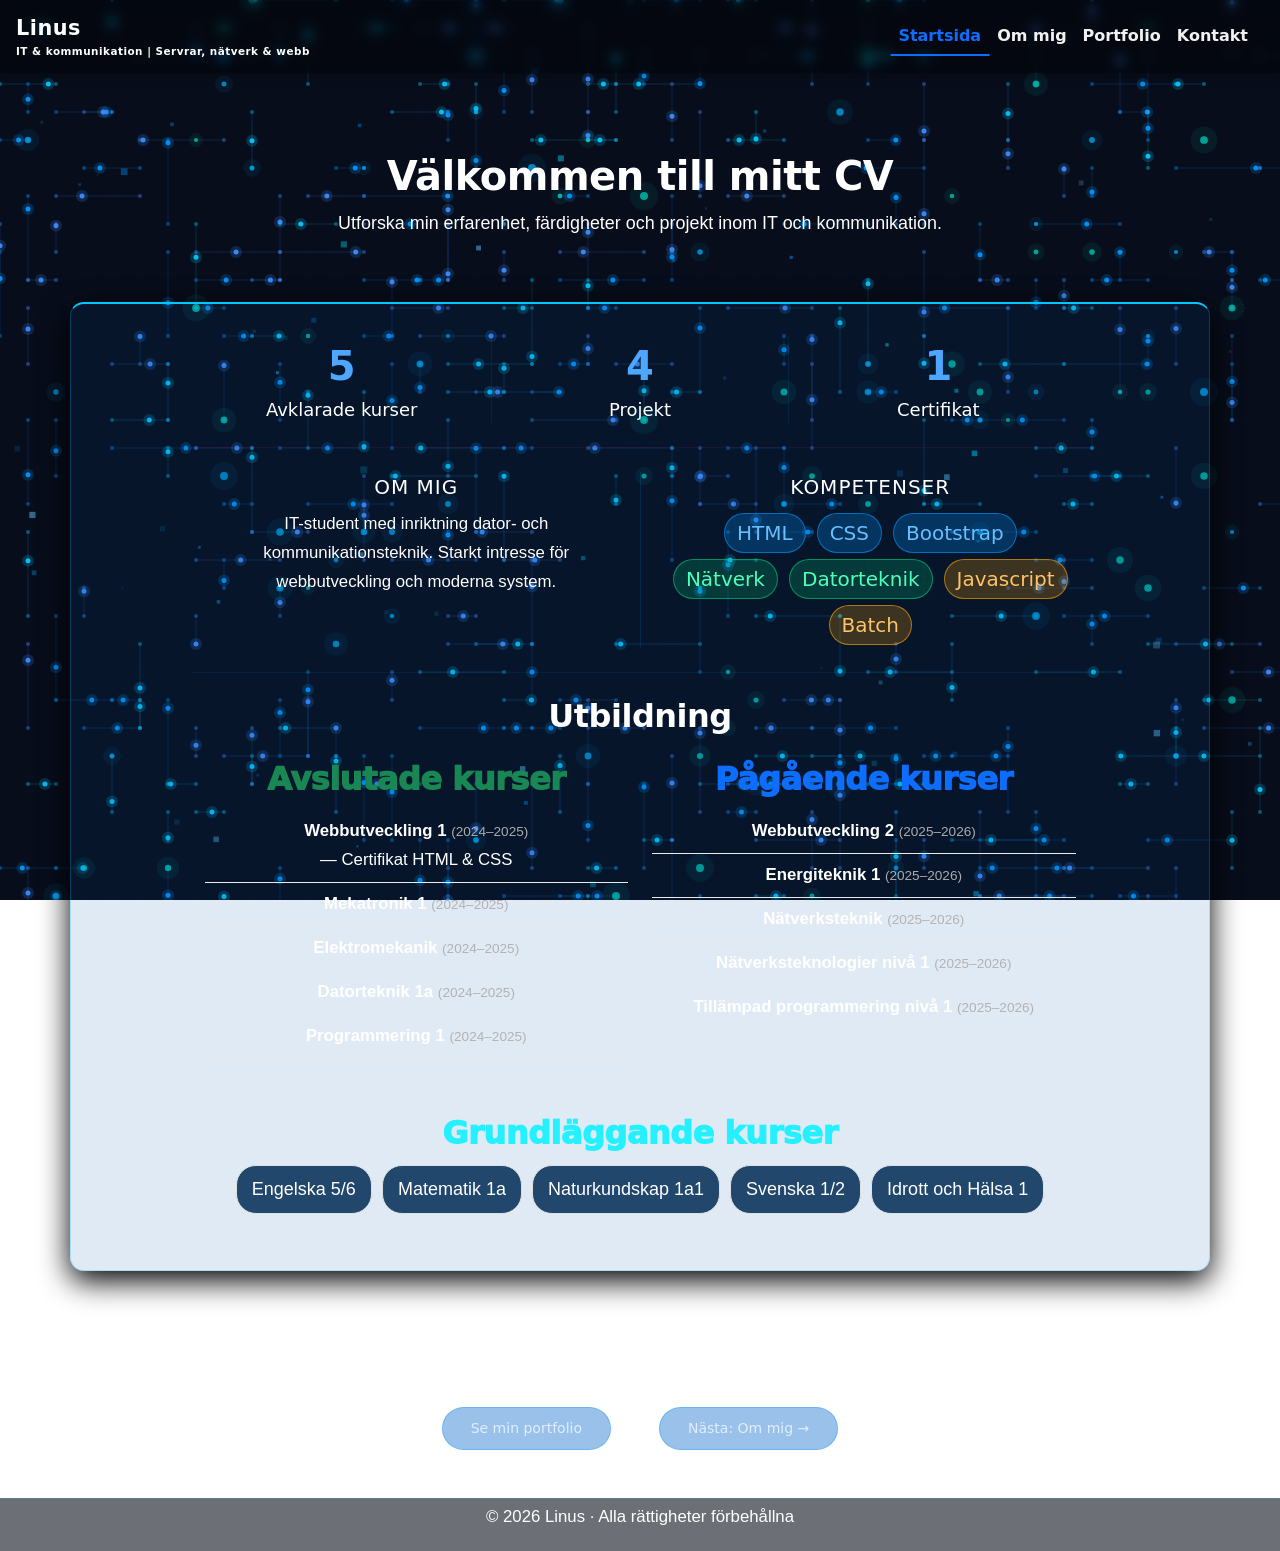
==== index.html @ ef3644ac "Initial commit" ====
<!DOCTYPE html>
<html lang="en">
<head>
    <meta charset="UTF-8">
    <meta name="viewport" content="width=device-width, initial-scale=1.0">
    <meta name="description" content="Linus CV - IT-student med fokus på dator- och kommunikationsteknik. Utforska min erfarenhet, färdigheter och projekt inom IT och kommunikation.">
       <link href="https://cdn.jsdelivr.net/npm/bootstrap@5.3.8/dist/css/bootstrap.min.css" rel="stylesheet" integrity="sha384-sRIl4kxILFvY47J16cr9ZwB07vP4J8+LH7qKQnuqkuIAvNWLzeN8tE5YBujZqJLB" crossorigin="anonymous">
    <script src="https://cdn.jsdelivr.net/npm/bootstrap@5.3.8/dist/js/bootstrap.bundle.min.js" integrity="sha384-FKyoEForCGlyvwx9Hj09JcYn3nv7wiPVlz7YYwJrWVcXK/BmnVDxM+D2scQbITxI" crossorigin="anonymous"></script>
    <link rel="stylesheet" href="indexstyle.css">
    <link rel="stylesheet" href="gemensamm.css">
    <script src="star.js" async defer></script>
    <title>CV - Linus</title>
</head>
<body>
    <!-- Navbar -->
<header class="container-fluid p-0">
  <nav class="navbar navbar-expand-md navbar-dark fixed-top custom-navbar">
    

<a class="navbar-brand ps-3 fw-bold d-flex flex-column" href="index.html">
  <span class="brand-body">Linus</span>
  <small class="text-white"  id="navbar-subtitle">
    IT & kommunikation | Servrar, nätverk & webb
  </small>
</a>


    <button class="navbar-toggler me-4" type="button"
            data-bs-toggle="collapse"
            data-bs-target="#collapsibleNavbar"
            aria-controls="collapsibleNavbar"
            aria-expanded="false"
            aria-label="Toggle navigation">
      <span class="navbar-toggler-icon"></span>
    </button>


    <div class="collapse navbar-collapse" id="collapsibleNavbar">
      <ul class="navbar-nav ms-auto pe-4">
        <li class="nav-item">
          <a class="nav-link active" href="index.html">Startsida</a>
        </li>
        <li class="nav-item">
          <a class="nav-link" href="om.html">Om mig</a>
        </li>
        <li class="nav-item">
          <a class="nav-link" href="portfolio.html">Portfolio</a>
        </li>
        <li class="nav-item">
          <a class="nav-link" href="kontakt.html">Kontakt</a>
        </li>
      </ul>
    </div>

  </nav>
</header>
<!-- End Navbar -->


<main class="container mt-5 pt-2 d-flex flex-column align-items-center text-center ">
  <section class="text-center mt-4">
    <h1>Välkommen till mitt CV</h1>
    <p class="content-text">Utforska min erfarenhet, färdigheter och projekt inom IT och kommunikation.</p>
  </section>

<section class="row mt-5 justify-content-center section-box">
  <div class="col-md-10 main-content"> <!-- orginal kod <div class="col-md-9 col-lg-8 main-content"> -->

    <div class="row text-center stat-rad">
      <div class="col-4">
        <div class="stat-siffra">5</div>
        <div class="stat-label">Avklarade kurser</div>
      </div>
      <div class="col-4 stat-mitten">
        <div class="stat-siffra">4</div>
        <div class="stat-label">Projekt</div>
      </div>
      <div class="col-4">
        <div class="stat-siffra">1</div>
        <div class="stat-label">Certifikat</div>
      </div>
    </div>

    <div class="row presentation-rad">
      <div class="col-md-6">
        <div class="sektion-label">OM MIG</div>
        <p class="presentation-text">IT-student med inriktning dator- och kommunikationsteknik. Starkt intresse för webbutveckling och moderna system.</p>
      </div>
      <div class="col-md-6 kompetens-kolumn mt-3 mt-md-0">
        <div class="sektion-label">KOMPETENSER</div>
        <span class="skill-tag tag-blue">HTML</span>
        <span class="skill-tag tag-blue">CSS</span>
        <span class="skill-tag tag-blue">Bootstrap</span>
        <span class="skill-tag tag-green">Nätverk</span>
        <span class="skill-tag tag-green">Datorteknik</span>
        <span class="skill-tag tag-orange">Javascript</span>
        <span class="skill-tag tag-orange">Batch</span>
      </div>
    </div>
    <!-- Utbildning -->
    <h2 class="mb-3">Utbildning</h2>

    <div class="row mt-4">
      <article class="col-md-6 mb-4">
        <h2 class="course-title finished">Avslutade kurser</h2>
        <ul class="course-list">
          <li><strong>Webbutveckling 1</strong> <span>(2024–2025)</span><br> — Certifikat HTML & CSS</li>
          <li><strong>Mekatronik 1</strong> <span>(2024–2025)</span></li>
          <li><strong>Elektromekanik</strong> <span>(2024–2025)</span></li>
          <li><strong>Datorteknik 1a</strong> <span>(2024–2025)</span></li>
          <li><strong>Programmering 1</strong> <span>(2024–2025)</span></li>
        </ul>
      </article>

      <article class="col-md-6 mb-4">
        <h2 class="course-title ongoing">Pågående kurser</h2>
        <ul class="course-list">
          <li><strong>Webbutveckling 2</strong> <span>(2025–2026)</span></li>
          <li><strong>Energiteknik 1</strong> <span>(2025–2026)</span></li>
          <li><strong>Nätverksteknik</strong> <span>(2025–2026)</span></li>
          <li><strong>Nätverksteknologier nivå 1</strong> <span>(2025–2026)</span></li>
          <li><strong>Tillämpad programmering nivå 1</strong> <span>(2025–2026)</span></li>
        </ul>
      </article>

      <article class="col-md-12 mb-4">
        <h2 class="course-title rest">Grundläggande kurser</h2>
        <div class="course-tags">
          <span>Engelska 5/6</span>
          <span>Matematik 1a</span>
          <span>Naturkundskap 1a1</span>
          <span>Svenska 1/2</span>
          <span>Idrott och Hälsa 1</span>
        </div>
      </article>
    </div>

  </div>
</section>

</main>

<div class="start-actions">
  <a href="portfolio.html" class="btn btn-primary btn-lg">
    Se min portfolio
  </a>

<a href="om.html" class="btn btn-primary btn-lg">
  Nästa: Om mig →
</a>
</div>

<footer class="text-center mt-5 p-1 text-white site-footer">
  <p>© 2026 Linus · Alla rättigheter förbehållna</p>
</footer>

</body>
</html>
---- indexstyle.css ----
.main-content ul {
    list-style-type: none;
    padding: 0;
      text-align: center;
  margin-bottom: 2rem;
}

/* Statistik och Presentation CSS */
.stat-rad {
  margin-bottom: 1.5rem;
  padding-bottom: 1.5rem;
  border-bottom: 1px solid rgba(255, 0, 149, 0.1);
}

.stat-siffra {
  color: #4da6ff;
  font-size: 40px;
  font-weight: 700;
}

.stat-label {
  color: #ffffff;
  font-size: 18px;
}

.stat-mitten {
  border-left: 1px solid rgba(0, 150, 255, 0.1);
  border-right: 1px solid rgba(0, 150, 255, 0.1);
}

.presentation-rad {
  margin-bottom: 1.5rem;
  padding-bottom: 1.5rem;
  border-bottom: 1px solid rgba(0, 150, 255, 0.1);
}

.sektion-label {
  color: #ffffff;
  font-size: 20px;
  letter-spacing: 1px;
  margin-bottom: 8px;
}

.presentation-text {
  color: #7aaad0;
  font-size: 13px;
  line-height: 1.7;
  margin: 0;
}

.kompetens-kolumn {
  border-left: 1px solid rgba(0, 150, 255, 0.15);
  padding-left: 1.5rem;
}

.skill-tag {
  display: inline-block;
  padding: 4px 12px;
  border-radius: 20px;
  font-size: 20px;
  margin: 3px;
  font-weight: 500;
}

.tag-blue {
  background: rgba(0, 150, 255, 0.25);
  color: #66bfff;
  border: 1px solid rgba(0, 150, 255, 0.6);
}

.tag-green {
  background: rgba(0, 200, 120, 0.22);
  color: #4dffb8;
  border: 1px solid rgba(0, 200, 120, 0.6);
}

.tag-orange {
  background: rgba(255, 165, 0, 0.22);
  color: #ffc266;
  border: 1px solid rgba(255, 165, 0, 0.6);
}

/* Slut på Statistik och Presentation CSS */

/* Början på kurser css */
.course-title {
  font-weight: 600;
  margin-bottom: 0.75rem;
}

.course-title.finished {
  color: #198754;
  font-weight: 1000;
}

.course-title.ongoing {
  color: #0d6efd;
  font-weight: 1000;
}

.course-list {
  list-style: none;
  padding-left: 0;
  font-size: 0.95rem;
}

.course-list li {
  padding: 0.45rem 0;
  border-bottom: 1px solid #eaeaea;
}

.course-list span {
  color: #b1b1b1f7;
  font-size: 0.85rem;
}

/* Början på Resterade Kurser CSS */
.course-title.rest {
  color: #24f0ff;
  font-weight: 1000;
}


.course-tags {
  display: flex;
  flex-wrap: wrap;
  gap: 10px;
  justify-content: center;
}

.course-tags span {
  background: #21476c;
  padding: 10px 15px;
  border-radius: 20px;
  font-size: 18px;
  color: #ffffff;
  border: 1px solid #e0e0e0;
  font-family: Impact, Haettenschweiler, 'Arial Narrow Bold', sans-serif;
}

/* Sut på kurser */


@media (max-width: 576px) {

  .stat-siffra {
    font-size: 24px;
  }

  .stat-label {
    font-size: 14px;
  }

  .sektion-label {
    font-size: 16px;
  }

  .presentation-text {
    font-size: 12px;
  }

  .kompetens-kolumn {
    padding-left: 0.5rem;
    border-left: none;
  }

  .stat-mitten {
    border: none;
  }

  .skill-tag {
    font-size: 12px;
    padding: 3px 8px;
  }

  .course-tags {
    transform: scale(1);
  }
}
---- gemensamm.css ----
body {
  padding-top: 72px;
}

/* Navbar css start */
#navbar-subtitle {
    font-size:0.65rem;
}

.custom-navbar {
  background-color: rgba(0, 0, 0, 0.4);
  backdrop-filter: blur(6px);
  box-shadow: 0 2px 10px rgba(0, 0, 0, 0.25);
}

.navbar-brand {
  font-size: 1.3rem;
  letter-spacing: 0.5px;
}

.brand-highlight {
  color: #0d6efd;
}

.nav-link {
  position: relative;
  font-weight: 800;
  color: #f1f1f1 !important;
  padding: 0.5rem 0.75rem;
  transition: color 0.2s ease;
}

.nav-link::after {
  content: "";
  position: absolute;
  left: 50%;
  bottom: 0;
  width: 0;
  height: 2px;
  background-color: #0d6efd;
  transition: all 0.25s ease;
  transform: translateX(-50%);
}

.nav-link:hover::after,
.nav-link.active::after {
  width: 100%;
}

.nav-link:hover {
  color: #0d6efd !important;
}

.nav-link.active {
  color: #0d6efd !important;
}

@media (max-width: 768px) {
  .navbar-nav {
    text-align: center;
    padding-top: 1rem;
  }

  .nav-link {
    padding: 0.75rem 0;
  }
}
/* Navbar css slut */

/* Section box start */
.section-box {
  background: rgba(0, 80, 160, 0.12);
  border: 1px solid rgba(0, 180, 255, 0.25);
  border-top: 2px solid #00c8ff;
  border-radius: 14px;
  padding: 2rem;
  margin-bottom: 2.5rem;
  box-shadow: 0 10px 30px rgb(0, 0, 0);
}

.section-box h1,
.section-box h2,
.section-box h3 {
  font-weight: 700;
  letter-spacing: -0.5px;
  color: #ffffff;
}

.section-box p,
.section-box li {
  font-size: 1.05rem;
  line-height: 1.7;
  font-family: Verdana, sans-serif;
  color: #ffffff;
}
/*Section box slut */

/*Global styles */


h1, h2, h3 
{ 
  font-weight: 700; 
  letter-spacing: -0.5px;
   color: white 
}

 p {
  font-size: 1.05rem;
  line-height: 1.7;
  font-family: Verdana, sans-serif;
  color: white;
}

label {
  color: white;
}
.content-text{
    font-size: 1.12rem;
  line-height: 1.7;
}

/*Global styles slut */

/* Gemensam stil för nästa / föregående-knappar på alla sidor */
.start-actions {
  max-width: 1100px;
  margin: 4rem auto 2rem;
  padding: 2rem 1rem 0;
  display: flex;
  justify-content: center;
  align-items: center;
  gap: 3rem;
}

.start-actions .btn {
  color: #e0eeff;
  background: rgba(0, 100, 200, 0.4);
  border: 1px solid rgba(0, 150, 255, 0.3);
  padding: 10px 28px;
  border-radius: 30px;
  font-size: 14px;
  font-weight: 500;
  transition: all 0.25s ease;
}

.start-actions .btn:hover {
  background: rgba(0, 120, 255, 0.35);
  border-color: rgba(0, 150, 255, 0.6);
  color: #ffffff;
}

@media (max-width: 768px) {
  .start-actions {
    flex-direction: column;
    gap: 1.5rem;
    text-align: center;
  }
}
/* Gemensam stil för nästa / föregående-knappar på alla sidor slut */

/* Footer */
.site-footer {
  background: rgba(10, 15, 25, 0.6);
  backdrop-filter: blur(10px);
  border-top: 1px solid rgba(0, 200, 255, 0.2);
}
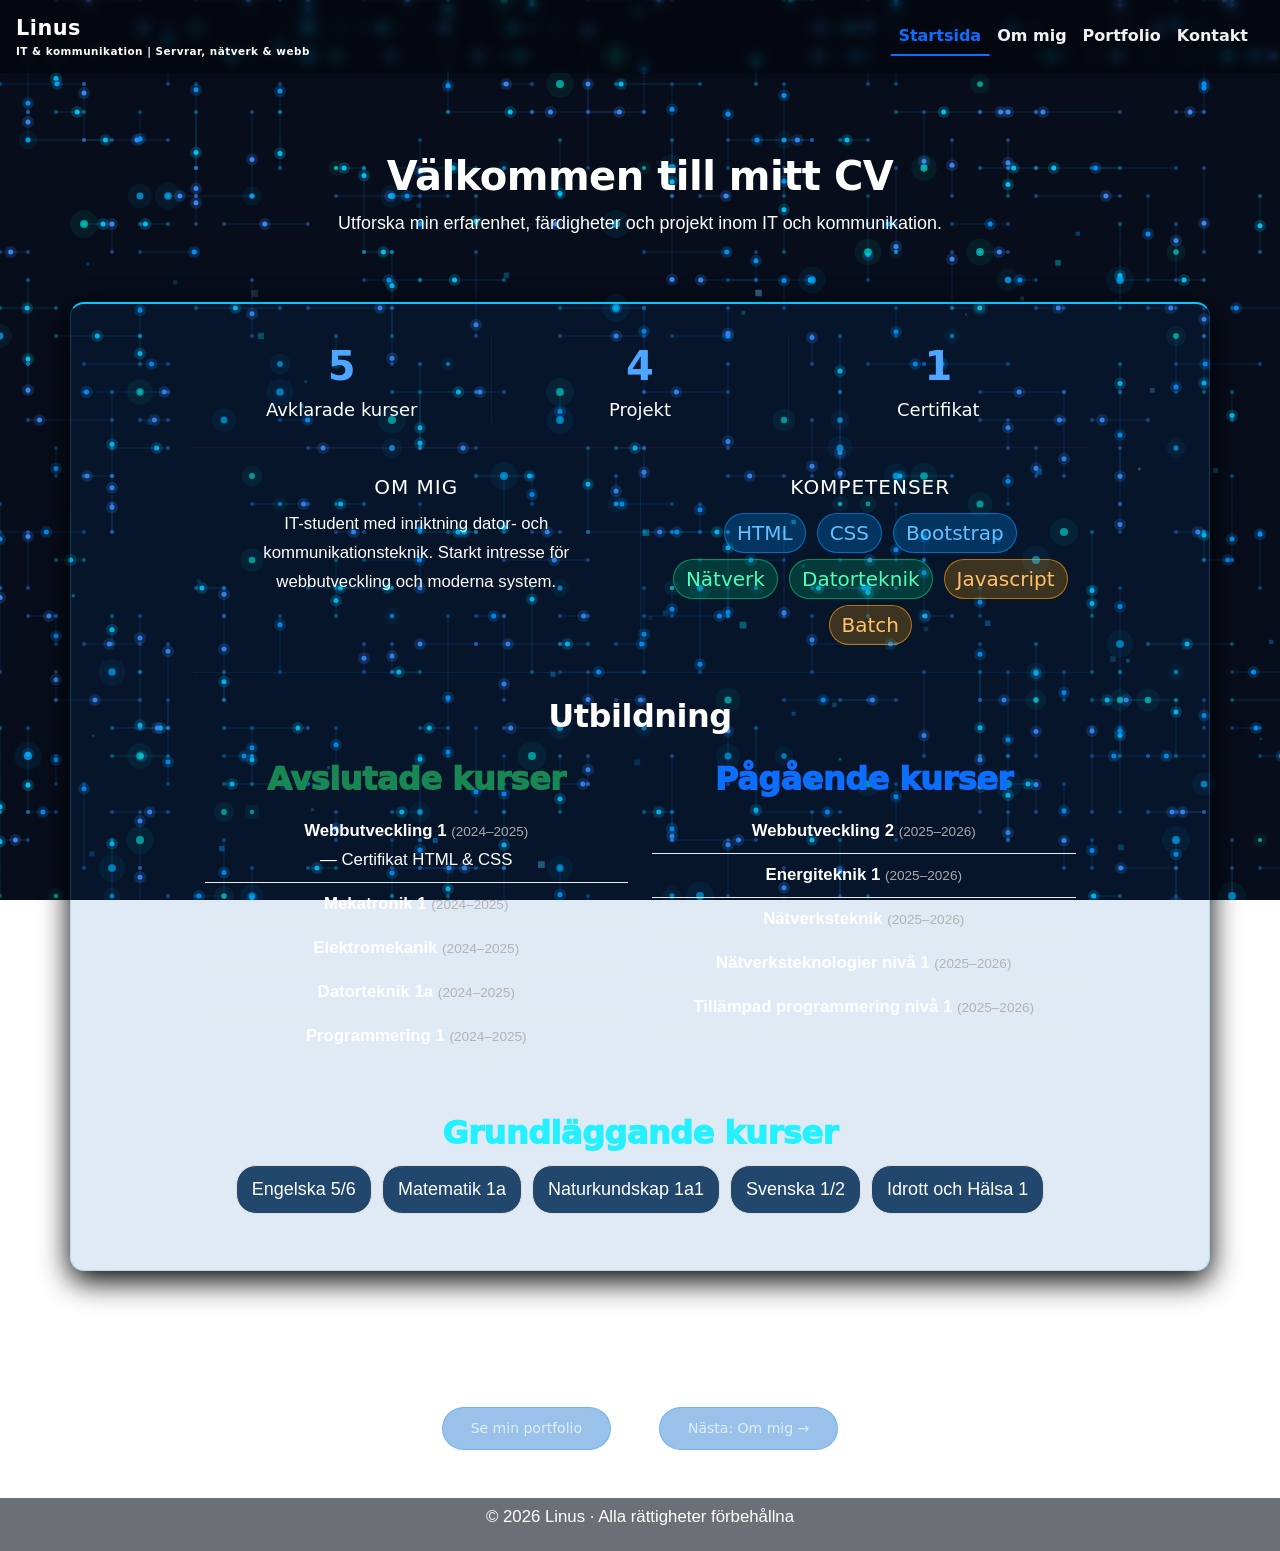
==== commit 978320f6: "Title updated Uppdaterade titlen på hemsidan samt tog bort lite kommentarer i koden." ====
--- a/index.html
+++ b/index.html
@@ -9,7 +9,7 @@
     <link rel="stylesheet" href="indexstyle.css">
     <link rel="stylesheet" href="gemensamm.css">
     <script src="star.js" async defer></script>
-    <title>CV - Linus</title>
+    <title>Linus | IT-student</title>
 </head>
 <body>
     <!-- Navbar -->
@@ -64,7 +64,7 @@
   </section>
 
 <section class="row mt-5 justify-content-center section-box">
-  <div class="col-md-10 main-content"> <!-- orginal kod <div class="col-md-9 col-lg-8 main-content"> -->
+  <div class="col-md-10 main-content">
 
     <div class="row text-center stat-rad">
       <div class="col-4">
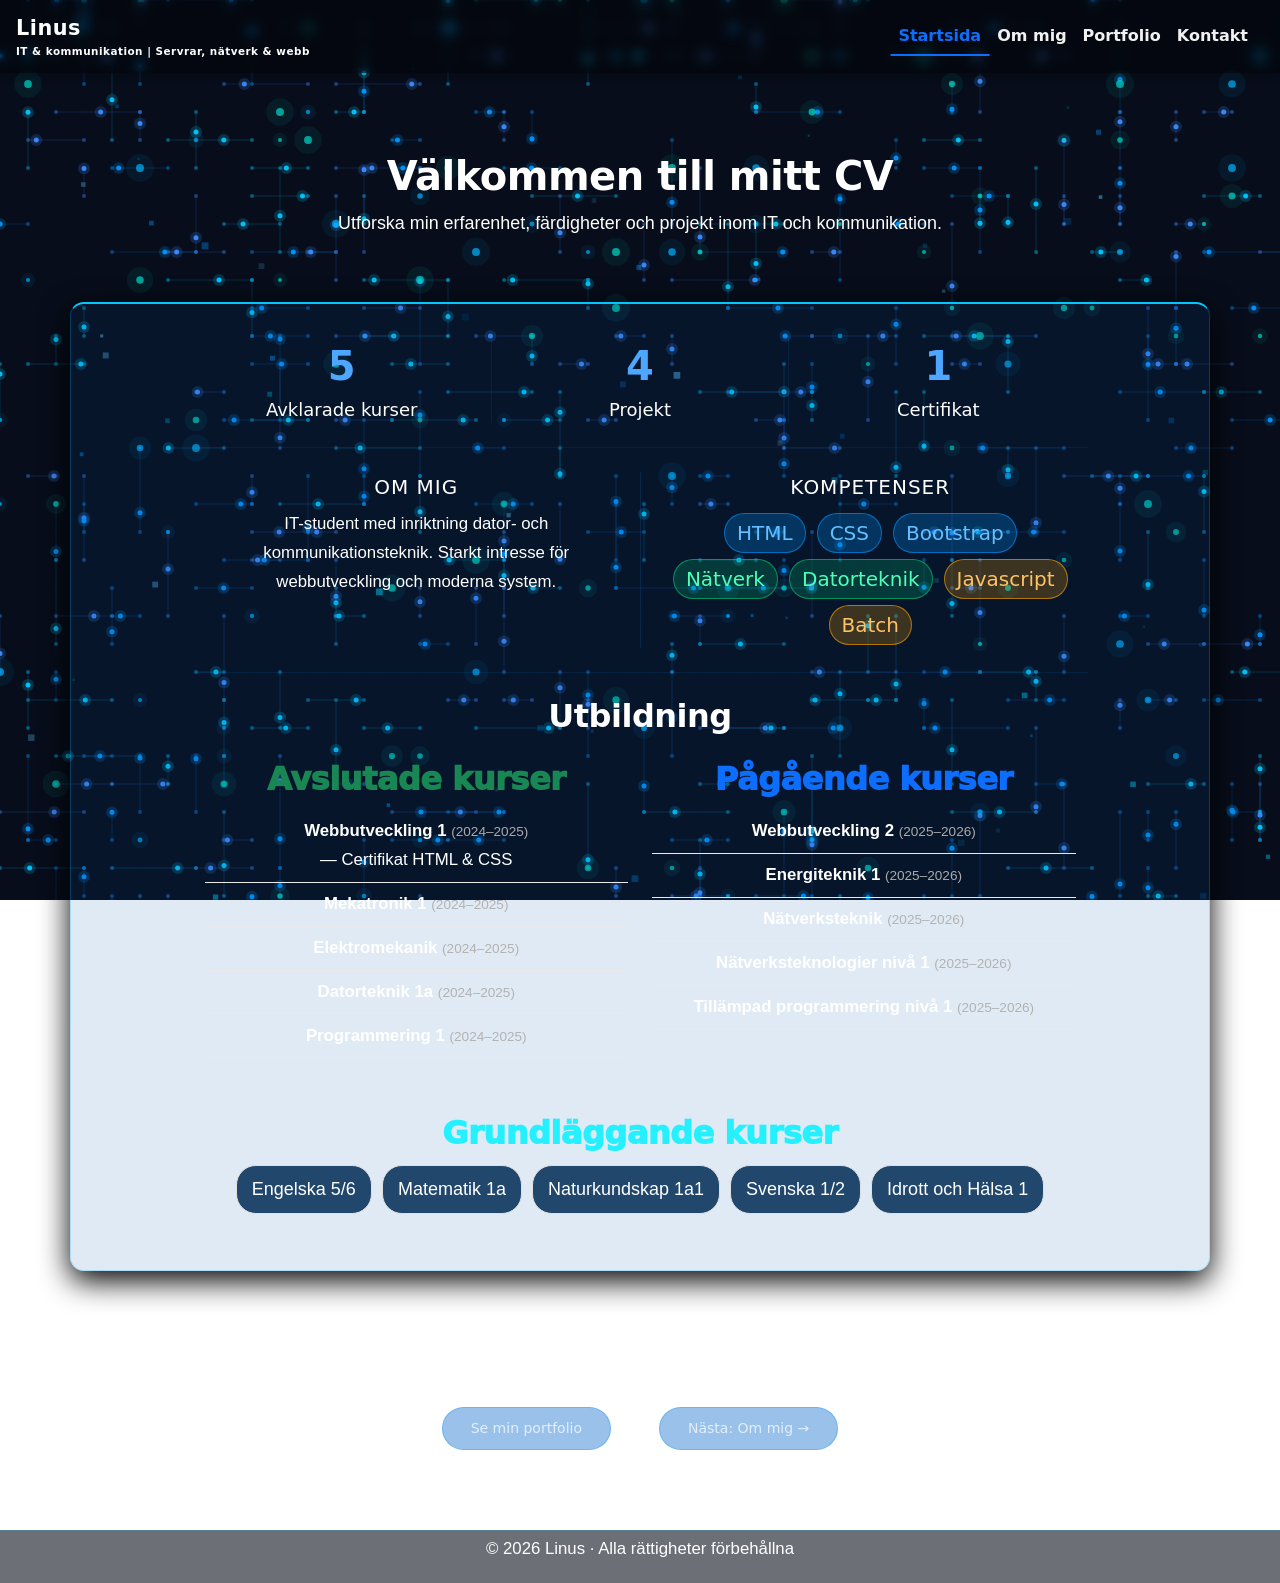
==== commit 3ddf67ab: "Fix main Fixade så main end taggen var korrekt placerad." ====
--- a/index.html
+++ b/index.html
@@ -138,7 +138,7 @@
   </div>
 </section>
 
-</main>
+
 
 <div class="start-actions">
   <a href="portfolio.html" class="btn btn-primary btn-lg">
@@ -150,6 +150,8 @@
 </a>
 </div>
 
+</main>
+
 <footer class="text-center mt-5 p-1 text-white site-footer">
   <p>© 2026 Linus · Alla rättigheter förbehållna</p>
 </footer>
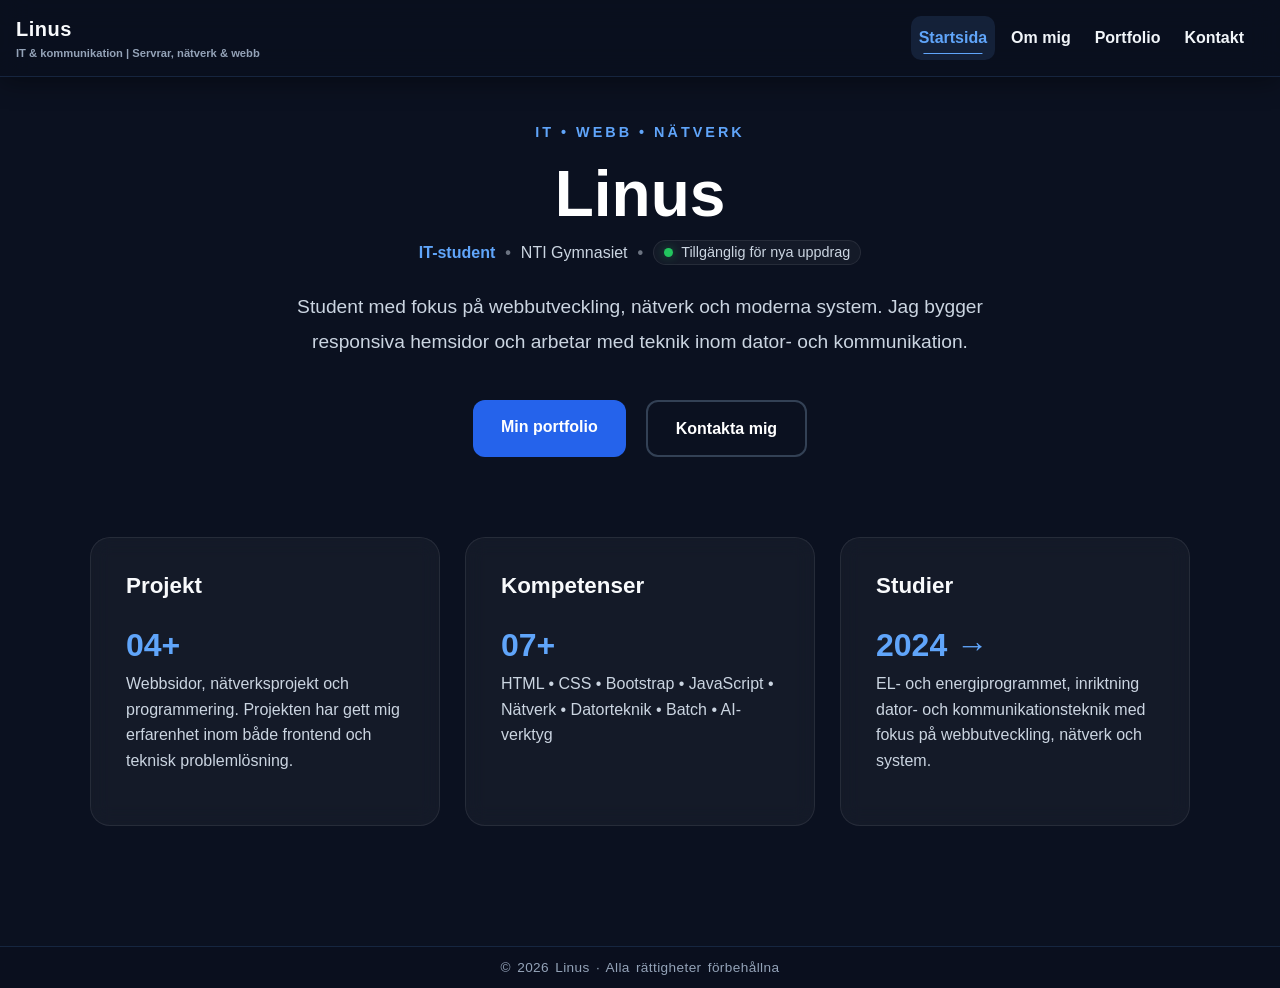
==== commit ce27ccbd: "Omdesign av CV-hemsida Fullständig omdesign av min CV-hemsida med uppdaterad layout, struktur och in" ====
--- a/index.html
+++ b/index.html
@@ -3,157 +3,129 @@
 <head>
     <meta charset="UTF-8">
     <meta name="viewport" content="width=device-width, initial-scale=1.0">
-    <meta name="description" content="Linus CV - IT-student med fokus på dator- och kommunikationsteknik. Utforska min erfarenhet, färdigheter och projekt inom IT och kommunikation.">
-       <link href="https://cdn.jsdelivr.net/npm/bootstrap@5.3.8/dist/css/bootstrap.min.css" rel="stylesheet" integrity="sha384-sRIl4kxILFvY47J16cr9ZwB07vP4J8+LH7qKQnuqkuIAvNWLzeN8tE5YBujZqJLB" crossorigin="anonymous">
+    <meta name="description" content="IT-student inom webbutveckling och nätverk. Portfolio med projekt, kompetenser och kontaktinformation." />
+    <link href="https://cdn.jsdelivr.net/npm/bootstrap@5.3.8/dist/css/bootstrap.min.css" rel="stylesheet" integrity="sha384-sRIl4kxILFvY47J16cr9ZwB07vP4J8+LH7qKQnuqkuIAvNWLzeN8tE5YBujZqJLB" crossorigin="anonymous">
     <script src="https://cdn.jsdelivr.net/npm/bootstrap@5.3.8/dist/js/bootstrap.bundle.min.js" integrity="sha384-FKyoEForCGlyvwx9Hj09JcYn3nv7wiPVlz7YYwJrWVcXK/BmnVDxM+D2scQbITxI" crossorigin="anonymous"></script>
+    <link rel="stylesheet" href="gemensam.css">
     <link rel="stylesheet" href="indexstyle.css">
-    <link rel="stylesheet" href="gemensamm.css">
-    <script src="star.js" async defer></script>
-    <title>Linus | IT-student</title>
+    <script src="status.js"></script>
+    <title>Linus | IT-elev</title>
 </head>
 <body>
-    <!-- Navbar -->
+       <!-- Navbar -->
 <header class="container-fluid p-0">
-  <nav class="navbar navbar-expand-md navbar-dark fixed-top custom-navbar">
-    
+ <nav class="navbar navbar-expand-md navbar-dark fixed-top custom-navbar">
 
-<a class="navbar-brand ps-3 fw-bold d-flex flex-column" href="index.html">
-  <span class="brand-body">Linus</span>
-  <small class="text-white"  id="navbar-subtitle">
-    IT & kommunikation | Servrar, nätverk & webb
-  </small>
-</a>
+  <a class="navbar-brand ps-3 fw-bold d-flex flex-column brand-box" href="index.html">
+    <span class="brand-body">Linus</span>
+    <small id="navbar-subtitle">
+      IT & kommunikation | Servrar, nätverk & webb
+    </small>
+  </a>
 
+  <button class="navbar-toggler me-4" type="button"
+    data-bs-toggle="collapse"
+    data-bs-target="#collapsibleNavbar"
+    aria-controls="collapsibleNavbar"
+    aria-expanded="false"
+    aria-label="Toggle navigation">
+    <span class="navbar-toggler-icon"></span>
+  </button>
 
-    <button class="navbar-toggler me-4" type="button"
-            data-bs-toggle="collapse"
-            data-bs-target="#collapsibleNavbar"
-            aria-controls="collapsibleNavbar"
-            aria-expanded="false"
-            aria-label="Toggle navigation">
-      <span class="navbar-toggler-icon"></span>
-    </button>
+  <div class="collapse navbar-collapse" id="collapsibleNavbar">
+    <ul class="navbar-nav ms-auto pe-4 nav-links">
 
+      <li class="nav-item">
+        <a class="nav-link active" href="index.html">Startsida</a>
+      </li>
 
-    <div class="collapse navbar-collapse" id="collapsibleNavbar">
-      <ul class="navbar-nav ms-auto pe-4">
-        <li class="nav-item">
-          <a class="nav-link active" href="index.html">Startsida</a>
-        </li>
-        <li class="nav-item">
-          <a class="nav-link" href="om.html">Om mig</a>
-        </li>
-        <li class="nav-item">
-          <a class="nav-link" href="portfolio.html">Portfolio</a>
-        </li>
-        <li class="nav-item">
-          <a class="nav-link" href="kontakt.html">Kontakt</a>
-        </li>
-      </ul>
-    </div>
+      <li class="nav-item">
+        <a class="nav-link" href="om.html">Om mig</a>
+      </li>
 
-  </nav>
+      <li class="nav-item">
+        <a class="nav-link" href="portfolio.html">Portfolio</a>
+      </li>
+
+      <li class="nav-item">
+        <a class="nav-link" href="kontakt.html">Kontakt</a>
+      </li>
+
+    </ul>
+  </div>
+
+</nav>
 </header>
 <!-- End Navbar -->
+<main class="hero-main">
 
+    <section class="hero-content">
 
-<main class="container mt-5 pt-2 d-flex flex-column align-items-center text-center ">
-  <section class="text-center mt-4">
-    <h1>Välkommen till mitt CV</h1>
-    <p class="content-text">Utforska min erfarenhet, färdigheter och projekt inom IT och kommunikation.</p>
-  </section>
+        <header>
+            <p class="hero-tag">IT • WEBB • NÄTVERK</p>
+            <h1>Linus</h1>
+        </header>
 
-<section class="row mt-5 justify-content-center section-box">
-  <div class="col-md-10 main-content">
+        <div class="hero-line">
 
-    <div class="row text-center stat-rad">
-      <div class="col-4">
-        <div class="stat-siffra">5</div>
-        <div class="stat-label">Avklarade kurser</div>
-      </div>
-      <div class="col-4 stat-mitten">
-        <div class="stat-siffra">4</div>
-        <div class="stat-label">Projekt</div>
-      </div>
-      <div class="col-4">
-        <div class="stat-siffra">1</div>
-        <div class="stat-label">Certifikat</div>
-      </div>
-    </div>
+            <span class="hero-role">IT-student</span>
 
-    <div class="row presentation-rad">
-      <div class="col-md-6">
-        <div class="sektion-label">OM MIG</div>
-        <p class="presentation-text">IT-student med inriktning dator- och kommunikationsteknik. Starkt intresse för webbutveckling och moderna system.</p>
-      </div>
-      <div class="col-md-6 kompetens-kolumn mt-3 mt-md-0">
-        <div class="sektion-label">KOMPETENSER</div>
-        <span class="skill-tag tag-blue">HTML</span>
-        <span class="skill-tag tag-blue">CSS</span>
-        <span class="skill-tag tag-blue">Bootstrap</span>
-        <span class="skill-tag tag-green">Nätverk</span>
-        <span class="skill-tag tag-green">Datorteknik</span>
-        <span class="skill-tag tag-orange">Javascript</span>
-        <span class="skill-tag tag-orange">Batch</span>
-      </div>
-    </div>
-    <!-- Utbildning -->
-    <h2 class="mb-3">Utbildning</h2>
+            <span class="hero-dot">•</span>
 
-    <div class="row mt-4">
-      <article class="col-md-6 mb-4">
-        <h2 class="course-title finished">Avslutade kurser</h2>
-        <ul class="course-list">
-          <li><strong>Webbutveckling 1</strong> <span>(2024–2025)</span><br> — Certifikat HTML & CSS</li>
-          <li><strong>Mekatronik 1</strong> <span>(2024–2025)</span></li>
-          <li><strong>Elektromekanik</strong> <span>(2024–2025)</span></li>
-          <li><strong>Datorteknik 1a</strong> <span>(2024–2025)</span></li>
-          <li><strong>Programmering 1</strong> <span>(2024–2025)</span></li>
-        </ul>
-      </article>
+            <span class="hero-school">NTI Gymnasiet</span>
 
-      <article class="col-md-6 mb-4">
-        <h2 class="course-title ongoing">Pågående kurser</h2>
-        <ul class="course-list">
-          <li><strong>Webbutveckling 2</strong> <span>(2025–2026)</span></li>
-          <li><strong>Energiteknik 1</strong> <span>(2025–2026)</span></li>
-          <li><strong>Nätverksteknik</strong> <span>(2025–2026)</span></li>
-          <li><strong>Nätverksteknologier nivå 1</strong> <span>(2025–2026)</span></li>
-          <li><strong>Tillämpad programmering nivå 1</strong> <span>(2025–2026)</span></li>
-        </ul>
-      </article>
+            <span class="hero-dot">•</span>
 
-      <article class="col-md-12 mb-4">
-        <h2 class="course-title rest">Grundläggande kurser</h2>
-        <div class="course-tags">
-          <span>Engelska 5/6</span>
-          <span>Matematik 1a</span>
-          <span>Naturkundskap 1a1</span>
-          <span>Svenska 1/2</span>
-          <span>Idrott och Hälsa 1</span>
+            <div class="availability-status">
+                <span class="status-dot"></span>
+                <span id="availability-text"></span>
+            </div>
+
         </div>
-      </article>
-    </div>
 
-  </div>
-</section>
+        <p class="hero-text">
+            Student med fokus på webbutveckling, nätverk och moderna system.
+            Jag bygger responsiva hemsidor och arbetar med teknik inom dator- och kommunikation.
+        </p>
 
+        <nav class="hero-buttons">
+            <a href="portfolio.html" class="btn-primary">Min portfolio</a>
+            <a href="kontakt.html" class="btn-secondary">Kontakta mig</a>
+        </nav>
 
+    </section>
 
-<div class="start-actions">
-  <a href="portfolio.html" class="btn btn-primary btn-lg">
-    Se min portfolio
-  </a>
+    <section class="info-cards">
+<h2 class="visually-hidden">Projekt</h2> <!-- Vet ej om den ska synas. Behövas för att inte få fel i validator -->
+        <article class="card-box">
+            <h2>Projekt</h2>
+            <span>04+</span>
+            <p>Webbsidor, nätverksprojekt och programmering. Projekten har gett mig erfarenhet inom både frontend och teknisk problemlösning.
+            </p>
+            
+        </article>
 
-<a href="om.html" class="btn btn-primary btn-lg">
-  Nästa: Om mig →
-</a>
-</div>
+        <article class="card-box">
+            <h2>Kompetenser</h2>
+            <span>07+</span>
+            <p>HTML • CSS • Bootstrap • JavaScript • Nätverk • Datorteknik • Batch • AI-verktyg</p>
+            
+        </article>
+
+        <article class="card-box">
+            <h2>Studier</h2>
+            <span>2024 →</span>
+            <p>EL- och energiprogrammet, inriktning dator- och kommunikationsteknik med fokus på webbutveckling, nätverk och system.</p>
+            
+        </article>
+
+    </section>
 
 </main>
-
-<footer class="text-center mt-5 p-1 text-white site-footer">
-  <p>© 2026 Linus · Alla rättigheter förbehållna</p>
+<footer class="footer">
+    <div class="footer-text">
+        © 2026 Linus · Alla rättigheter förbehållna
+    </div>
 </footer>
 
 </body>
--- a/gemensam.css
+++ b/gemensam.css
@@ -0,0 +1,366 @@
+/* GLOBALT */
+
+body{
+    margin:0;
+    padding:0;
+    font-family:Arial, Helvetica, sans-serif;
+    background:#0b1120;
+    color:#e2e8f0;
+    line-height:1.6;
+}
+
+.container-page{
+    max-width:1100px;
+    margin:auto;
+    padding:100px 20px;
+}
+
+h1, h2, h3, h4 {
+    margin: 0;
+    font-family: inherit;
+    color: #f8fafc;
+    font-weight: 700;
+}
+
+h1 { font-size: 3rem; font-weight: 900; }
+h2 { font-size: 1.6rem; font-weight: 800; }
+h3 { font-size: 1.3rem; font-weight: 700; }
+
+p {
+    line-height: 1.7;
+    color: #cbd5e1;
+}
+
+/* NAVBAR */
+
+.brand-body{
+    font-size:1.25rem;
+    letter-spacing:0.5px;
+    color:#f8fafc;
+}
+
+#navbar-subtitle{
+    font-size:0.7rem;
+    color:#94a3b8;
+}
+
+.custom-navbar{
+    background: rgba(10, 15, 30, 0.75);
+    backdrop-filter: blur(14px);
+    border-bottom: 1px solid rgba(96,165,250,0.15);
+    box-shadow: 0 4px 25px rgba(0,0,0,0.4);
+    
+}
+
+.nav-links .nav-link{
+    position:relative;
+    font-weight:600;
+    color:#f1f5f9 !important;
+    padding:0.6rem 1rem;
+    margin:0 4px;
+    border-radius:10px;
+    transition:0.25s ease;
+}
+
+.nav-links .nav-link:hover{
+    color:#60a5fa !important;
+    background:rgba(96,165,250,0.08); 
+}
+
+.nav-links .nav-link.active{
+    color:#60a5fa !important;
+    background:rgba(96,165,250,0.12);
+}
+
+.nav-links .nav-link::after{
+    content:"";
+    position:absolute;
+    left:50%;
+    bottom:6px;
+    width:0;
+    height:1px;
+    background:#60a5fa;
+    transition:0.25s ease;
+    transform:translateX(-50%) translateZ(0);
+    will-change: width;
+}
+
+.nav-links .nav-link:hover::after,
+.nav-links .nav-link.active::after{
+    width:70%;
+}
+
+
+
+/* GEMENSAMMA SEKTIONS-STILAR */
+
+.section-tag{
+    color:#60a5fa;
+    letter-spacing:3px;
+    font-size:0.9rem;
+    font-weight:bold;
+    margin-bottom:15px;
+    text-transform:uppercase;
+}
+
+.glass-card{
+    background:rgba(255,255,255,0.04);
+    border:1px solid rgba(255,255,255,0.08);
+    border-radius:22px;
+    backdrop-filter:blur(10px);
+}
+
+/* TAGS */
+
+.tag-pill{
+    background:#1e293b;
+    border:1px solid #334155;
+    padding:8px 15px;
+    border-radius:30px;
+    font-size:0.9rem;
+    display:inline-block;
+}
+
+/* BADGES */
+
+.badge{
+    display:inline-block;
+    padding:6px 12px;
+    border-radius:20px;
+    font-size:0.85rem;
+    margin:3px;
+    font-weight:600;
+    letter-spacing:0.3px;
+}
+
+.badge-html{ background:#f97316; color:white; }
+.badge-css{ background:#3b82f6; color:white; }
+.badge-bootstrap{ background:#8b5cf6; color:white; }
+.badge-javascript{ background:#facc15; color:#000; }
+
+.badge-powershell{ background:#4f46e5; color:white; }
+.badge-batch{ background:#334155; color:white; }
+.badge-wireshark{ background:#0ea5e9; color:white; }
+.badge-nmap{ background:#f97316; color:white; }
+
+
+/* on-going status badge */
+
+
+.status-ongoing{
+    display:inline-flex;
+    align-items:center;
+    gap:6px;
+
+    margin-left:8px;
+    padding:5px 12px;
+
+    font-size:0.72rem;
+    font-weight:600;
+    letter-spacing:0.4px;
+
+    color:#cbd5e1;
+
+    background:rgba(255,255,255,0.03);
+    border:1px solid rgba(96,165,250,0.25);
+
+    border-radius:999px;
+
+    position:relative;
+    overflow:hidden;
+}
+
+.status-ongoing::before{
+    content:"";
+    width:6px;
+    height:6px;
+    border-radius:50%;
+    background:#60a5fa;
+
+    display:inline-block;
+}
+/* KNAPPAR */
+
+.btn-primary-custom,
+.btn-secondary-custom{
+    padding:14px 28px;
+    border-radius:12px;
+    text-decoration:none;
+    font-weight:bold;
+    transition:0.3s;
+    display:inline-block;
+}
+
+/* primary = blue tech */
+.btn-primary-custom{
+    background:#60a5fa;
+    color:#0b1120;
+}
+
+.btn-primary-custom:hover{
+    background:#3b82f6;
+    transform:translateY(-3px);
+}
+
+/* secondary = glass */
+.btn-secondary-custom{
+    border:1px solid rgba(96,165,250,0.4);
+    color:white;
+    background:transparent;
+}
+
+.btn-secondary-custom:hover{
+    border-color:#60a5fa;
+    transform:translateY(-3px);
+}
+
+/* RESPONSIVE */
+
+@media (max-width:768px){
+
+    .navbar-nav{
+        text-align:center;
+        padding-top:1rem;
+    }
+
+    .nav-link{
+        padding:0.75rem 0;
+    }
+}
+/*BADGES för IT-badges */
+
+.badge{
+    display:inline-block;
+    padding:6px 12px;
+    border-radius:20px;
+    font-size:0.85rem;
+    margin:3px;
+    font-weight:600;
+    letter-spacing:0.3px;
+
+    color:#0b1120 !important;
+}
+
+/*COLORS */
+
+.badge-html{
+    background:#fbbf24; /* amber */
+}
+
+.badge-css{
+    background:#38bdf8; /* sky blue */
+}
+
+.badge-bootstrap{
+    background:#a78bfa; /* soft purple */
+}
+
+.badge-javascript{
+    background:#fde047; /* bright yellow */
+}
+
+.badge-powershell{
+    background:#60a5fa; /* blue */
+}
+
+.badge-batch{
+    background:#94a3b8; /* gray */
+}
+
+.badge-wireshark{
+    background:#34d399; /* green */
+}
+
+.badge-nmap{
+    background:#fb923c; /* orange */
+}
+
+/* SMALL FOOTER */
+
+.footer{
+    padding:10px 10px;
+    text-align:center;
+
+    border-top:1px solid rgba(96,165,250,0.15);
+
+    background:rgba(10, 15, 30, 0.6);
+    backdrop-filter:blur(10px);
+    -webkit-backdrop-filter:blur(10px);
+
+    margin-top:0;
+}
+
+.footer-text{
+    color:#94a3b8;
+    font-size:0.85rem;
+
+    letter-spacing:0.4px;
+    word-spacing:2px; 
+
+    line-height:1.6;
+    font-weight:500;
+}
+
+/* AVAILABILITY STATUS */
+
+.availability-status{
+    display:inline-flex;
+    align-items:center;
+    gap:8px;
+
+    padding:4px 10px;
+    border-radius:999px;
+
+    background:rgba(255,255,255,0.04);
+    border:1px solid rgba(255,255,255,0.08);
+
+    font-size:0.9rem;
+
+    line-height:1;
+}
+
+.status-dot{
+    width:9px;
+    height:9px;
+    border-radius:50%;
+    flex-shrink:0;
+}
+
+.status-available{
+    background:#22c55e;
+    box-shadow:0 0 10px rgba(34,197,94,0.4);
+    animation:pulseGreen 2s infinite;
+}
+
+.status-limited{
+    background:#facc15;
+    box-shadow:0 0 10px rgba(250,204,21,0.35);
+    animation:pulseYellow 2s infinite;
+}
+
+.status-busy{
+    background:#ef4444;
+    box-shadow:0 0 10px rgba(239,68,68,0.35);
+    animation:pulseRed 2s infinite;
+}
+
+/* animations */
+@keyframes pulseGreen{
+    0%{ box-shadow:0 0 0 0 rgba(34,197,94,.4);}
+    70%{ box-shadow:0 0 0 8px rgba(34,197,94,0);}
+    100%{ box-shadow:0 0 0 0 rgba(34,197,94,0);}
+}
+
+@keyframes pulseYellow{
+    0%{ box-shadow:0 0 0 0 rgba(250,204,21,.4);}
+    70%{ box-shadow:0 0 0 8px rgba(250,204,21,0);}
+    100%{ box-shadow:0 0 0 0 rgba(250,204,21,0);}
+}
+
+@keyframes pulseRed{
+    0%{ box-shadow:0 0 0 0 rgba(239,68,68,.4);}
+    70%{ box-shadow:0 0 0 8px rgba(239,68,68,0);}
+    100%{ box-shadow:0 0 0 0 rgba(239,68,68,0);}
+}
+
+
--- a/indexstyle.css
+++ b/indexstyle.css
@@ -1,179 +1,304 @@
-.main-content ul {
-    list-style-type: none;
-    padding: 0;
-      text-align: center;
-  margin-bottom: 2rem;
-}
-
-/* Statistik och Presentation CSS */
-.stat-rad {
-  margin-bottom: 1.5rem;
-  padding-bottom: 1.5rem;
-  border-bottom: 1px solid rgba(255, 0, 149, 0.1);
-}
-
-.stat-siffra {
-  color: #4da6ff;
-  font-size: 40px;
-  font-weight: 700;
-}
-
-.stat-label {
-  color: #ffffff;
-  font-size: 18px;
-}
-
-.stat-mitten {
-  border-left: 1px solid rgba(0, 150, 255, 0.1);
-  border-right: 1px solid rgba(0, 150, 255, 0.1);
-}
-
-.presentation-rad {
-  margin-bottom: 1.5rem;
-  padding-bottom: 1.5rem;
-  border-bottom: 1px solid rgba(0, 150, 255, 0.1);
-}
-
-.sektion-label {
-  color: #ffffff;
-  font-size: 20px;
-  letter-spacing: 1px;
-  margin-bottom: 8px;
-}
-
-.presentation-text {
-  color: #7aaad0;
-  font-size: 13px;
-  line-height: 1.7;
-  margin: 0;
-}
-
-.kompetens-kolumn {
-  border-left: 1px solid rgba(0, 150, 255, 0.15);
-  padding-left: 1.5rem;
-}
-
-.skill-tag {
-  display: inline-block;
-  padding: 4px 12px;
-  border-radius: 20px;
-  font-size: 20px;
-  margin: 3px;
-  font-weight: 500;
-}
-
-.tag-blue {
-  background: rgba(0, 150, 255, 0.25);
-  color: #66bfff;
-  border: 1px solid rgba(0, 150, 255, 0.6);
-}
-
-.tag-green {
-  background: rgba(0, 200, 120, 0.22);
-  color: #4dffb8;
-  border: 1px solid rgba(0, 200, 120, 0.6);
-}
-
-.tag-orange {
-  background: rgba(255, 165, 0, 0.22);
-  color: #ffc266;
-  border: 1px solid rgba(255, 165, 0, 0.6);
-}
-
-/* Slut på Statistik och Presentation CSS */
-
-/* Början på kurser css */
-.course-title {
-  font-weight: 600;
-  margin-bottom: 0.75rem;
-}
-
-.course-title.finished {
-  color: #198754;
-  font-weight: 1000;
-}
-
-.course-title.ongoing {
-  color: #0d6efd;
-  font-weight: 1000;
-}
-
-.course-list {
-  list-style: none;
-  padding-left: 0;
-  font-size: 0.95rem;
-}
-
-.course-list li {
-  padding: 0.45rem 0;
-  border-bottom: 1px solid #eaeaea;
-}
-
-.course-list span {
-  color: #b1b1b1f7;
-  font-size: 0.85rem;
-}
-
-/* Början på Resterade Kurser CSS */
-.course-title.rest {
-  color: #24f0ff;
-  font-weight: 1000;
-}
-
-
-.course-tags {
-  display: flex;
-  flex-wrap: wrap;
-  gap: 10px;
-  justify-content: center;
-}
-
-.course-tags span {
-  background: #21476c;
-  padding: 10px 15px;
-  border-radius: 20px;
-  font-size: 18px;
-  color: #ffffff;
-  border: 1px solid #e0e0e0;
-  font-family: Impact, Haettenschweiler, 'Arial Narrow Bold', sans-serif;
-}
-
-/* Sut på kurser */
-
-
-@media (max-width: 576px) {
-
-  .stat-siffra {
-    font-size: 24px;
-  }
-
-  .stat-label {
-    font-size: 14px;
-  }
-
-  .sektion-label {
-    font-size: 16px;
-  }
-
-  .presentation-text {
-    font-size: 12px;
-  }
-
-  .kompetens-kolumn {
-    padding-left: 0.5rem;
-    border-left: none;
-  }
-
-  .stat-mitten {
-    border: none;
-  }
-
-  .skill-tag {
-    font-size: 12px;
-    padding: 3px 8px;
-  }
-
-  .course-tags {
-    transform: scale(1);
-  }
-}
+/* MAIN */
+
+.hero-main{
+    min-height:100vh;
+    display:flex;
+    flex-direction:column;
+    justify-content:center;
+    align-items:center;
+    padding:120px 20px;
+
+    background:#0b1120;
+
+}
+
+/* HERO CONTENT */
+
+.hero-content{
+    max-width:800px;
+    text-align:center;
+}
+
+.hero-tag{
+    color:#60a5fa;
+    letter-spacing:3px;
+    font-size:0.9rem;
+    margin-bottom:15px;
+    font-weight:700;
+}
+
+.hero-content h1{
+    font-size:4rem;
+    font-weight:900;
+    margin:10px 0;
+    color:white;
+    line-height:1.1;
+}
+
+/* HERO LINE */
+
+.hero-line{
+    display:flex;
+    flex-wrap:wrap;
+    justify-content:center;
+    align-items:center;
+    gap:10px;
+
+    margin:10px 0 25px;
+    font-size:1rem;
+    color:#cbd5e1;
+}
+
+.hero-role{
+    color:#60a5fa;
+    font-weight:600;
+}
+
+.hero-school{
+    color:#cbd5e1;
+}
+
+.hero-dot{
+    opacity:0.5;
+    font-weight:bold;
+}
+
+/* STATUS BADGE */
+
+.hero-status{
+    display:flex;
+    align-items:center;
+    gap:8px;
+
+    padding:4px 12px;
+    border-radius:999px;
+
+    background:rgba(255,255,255,0.04);
+    border:1px solid rgba(255,255,255,0.08);
+    backdrop-filter:blur(10px);
+
+    font-size:0.9rem;
+}
+
+/* GREEN DOT */
+.availability-dot{
+    width:8px;
+    height:8px;
+    border-radius:50%;
+    background:#22c55e;
+    position:relative;
+}
+
+.availability-dot::after{
+    content:"";
+    position:absolute;
+    inset:0;
+    border-radius:50%;
+    background:#22c55e;
+    opacity:0.6;
+    animation:pulse 1.5s infinite;
+}
+
+@keyframes pulse{
+    0%{
+        transform:scale(1);
+        opacity:0.6;
+    }
+    70%{
+        transform:scale(2.5);
+        opacity:0;
+    }
+    100%{
+        opacity:0;
+    }
+}
+
+/* TEXT */
+
+.hero-text{
+    font-size:1.2rem;
+    color:#cbd5e1;
+    line-height:1.8;
+    max-width:700px;
+    margin-bottom:40px;
+}
+
+/* BUTTONS */
+
+.hero-buttons{
+    display:flex;
+    justify-content:center;
+    gap:20px;
+    flex-wrap:wrap;
+}
+
+.btn-primary,
+.btn-secondary{
+    padding:14px 28px;
+    border-radius:12px;
+    text-decoration:none;
+    font-weight:700;
+    transition:0.3s ease;
+}
+
+.btn-primary{
+    background:#2563eb;
+    color:white;
+}
+
+.btn-primary:hover{
+    background:#1d4ed8;
+    transform:translateY(-3px);
+}
+
+.btn-secondary{
+    border:2px solid #334155;
+    color:white;
+}
+
+.btn-secondary:hover{
+    border-color:#60a5fa;
+    transform:translateY(-3px);
+}
+
+/* INFO CARDS */
+
+.info-cards{
+    margin-top:80px;
+    display:grid;
+    grid-template-columns:repeat(auto-fit,minmax(240px,1fr));
+    gap:25px;
+    width:100%;
+    max-width:1100px;
+}
+
+.card-box{
+    background:rgba(255,255,255,0.04);
+    border:1px solid rgba(255,255,255,0.08);
+    backdrop-filter:blur(10px);
+    border-radius:20px;
+    padding:35px;
+    transition:0.3s ease;
+}
+
+.card-box:hover{
+    transform:translateY(-8px);
+    border-color:#3b82f6;
+}
+
+.card-box h2{
+    margin-bottom:15px;
+    font-size:1.4rem;
+}
+
+.card-box p{
+    color:#cbd5e1;
+    line-height:1.6;
+}
+
+.card-box span{
+    display:block;
+    margin-top:20px;
+    font-size:2rem;
+    font-weight:900;
+    color:#60a5fa;
+}
+
+/* CORE COURSES */
+
+.core-courses{
+    margin-top:25px;
+    padding-top:20px;
+    border-top:1px solid rgba(255,255,255,0.06);
+}
+
+.core-courses h4{
+    color:#94a3b8;
+    font-size:0.9rem;
+    margin-bottom:12px;
+    font-weight:600;
+}
+
+.core-tags{
+    display:flex;
+    flex-wrap:wrap;
+    gap:10px;
+}
+
+.core-tags span{
+    background:rgba(255,255,255,0.03);
+    border:1px solid rgba(255,255,255,0.05);
+    color:#94a3b8;
+    padding:8px 12px;
+    border-radius:12px;
+    font-size:0.85rem;
+    transition:0.25s ease;
+}
+
+.core-tags span:hover{
+    border-color:rgba(96,165,250,0.4);
+    color:#cbd5e1;
+}
+
+/* BASIC COURSES */
+
+.basic-section{
+    margin-top:30px;
+    padding-top:25px;
+    border-top:1px solid rgba(255,255,255,0.06);
+}
+
+.basic-section h3{
+    color:#94a3b8;
+    font-size:0.95rem;
+    margin-bottom:15px;
+    font-weight:600;
+    letter-spacing:0.5px;
+}
+
+/* GRID */
+.basic-tags{
+    display:grid;
+    grid-template-columns:repeat(auto-fit, minmax(160px, 1fr));
+    gap:12px;
+}
+
+/* BOXES */
+.basic-tags span{
+    display:flex;
+    justify-content:center;
+    align-items:center;
+
+    padding:10px 12px;
+    border-radius:14px;
+
+    background:rgba(255,255,255,0.03);
+    border:1px solid rgba(255,255,255,0.06);
+
+    color:#94a3b8;
+    font-size:0.85rem;
+    font-weight:500;
+
+    transition:0.25s ease;
+    text-align:center;
+}
+
+.basic-tags span:hover{
+    transform:translateY(-3px);
+    border-color:rgba(96,165,250,0.4);
+    color:#cbd5e1;
+    background:rgba(37,99,235,0.08);
+    box-shadow:0 8px 20px rgba(0,0,0,0.25);
+}
+
+/* RESPONSIVE */
+
+@media(max-width:768px){
+    .hero-content h1{
+        font-size:2.7rem;
+    }
+
+    .hero-text{
+        font-size:1rem;
+    }
+}
